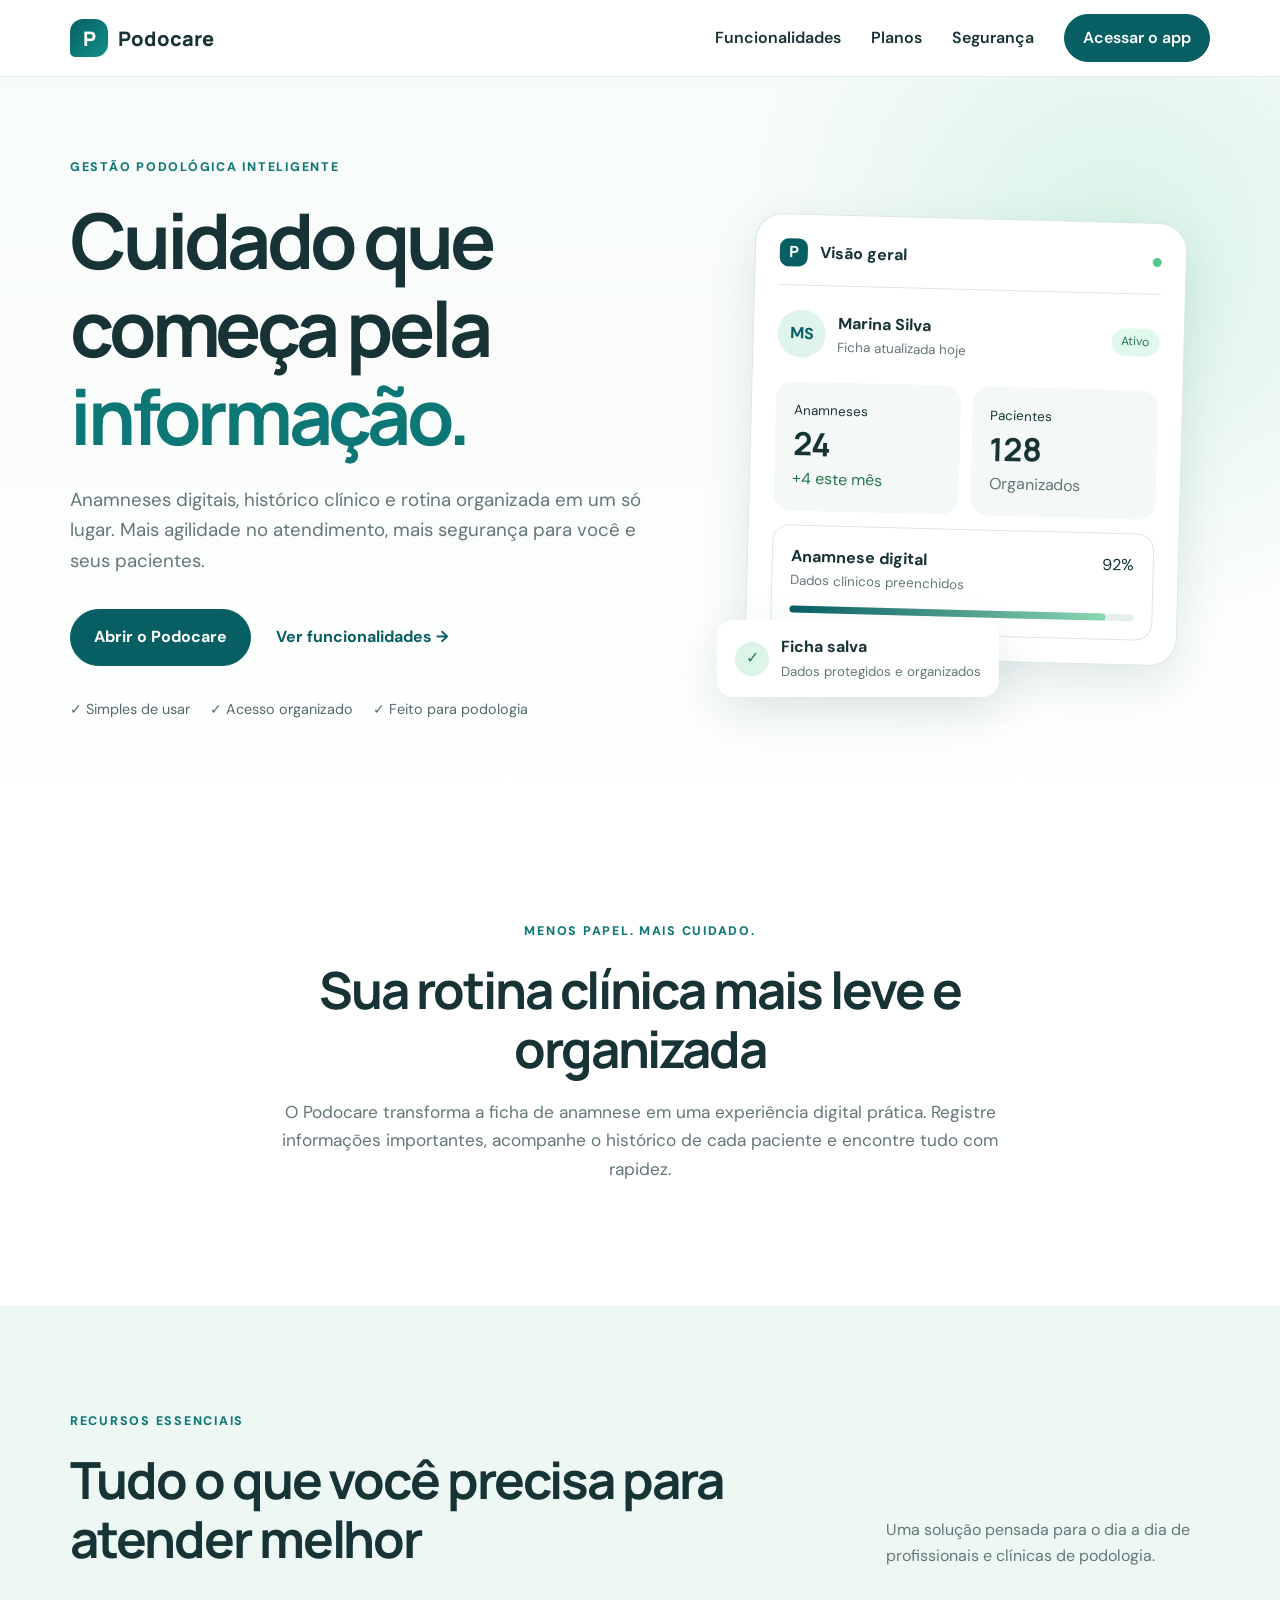
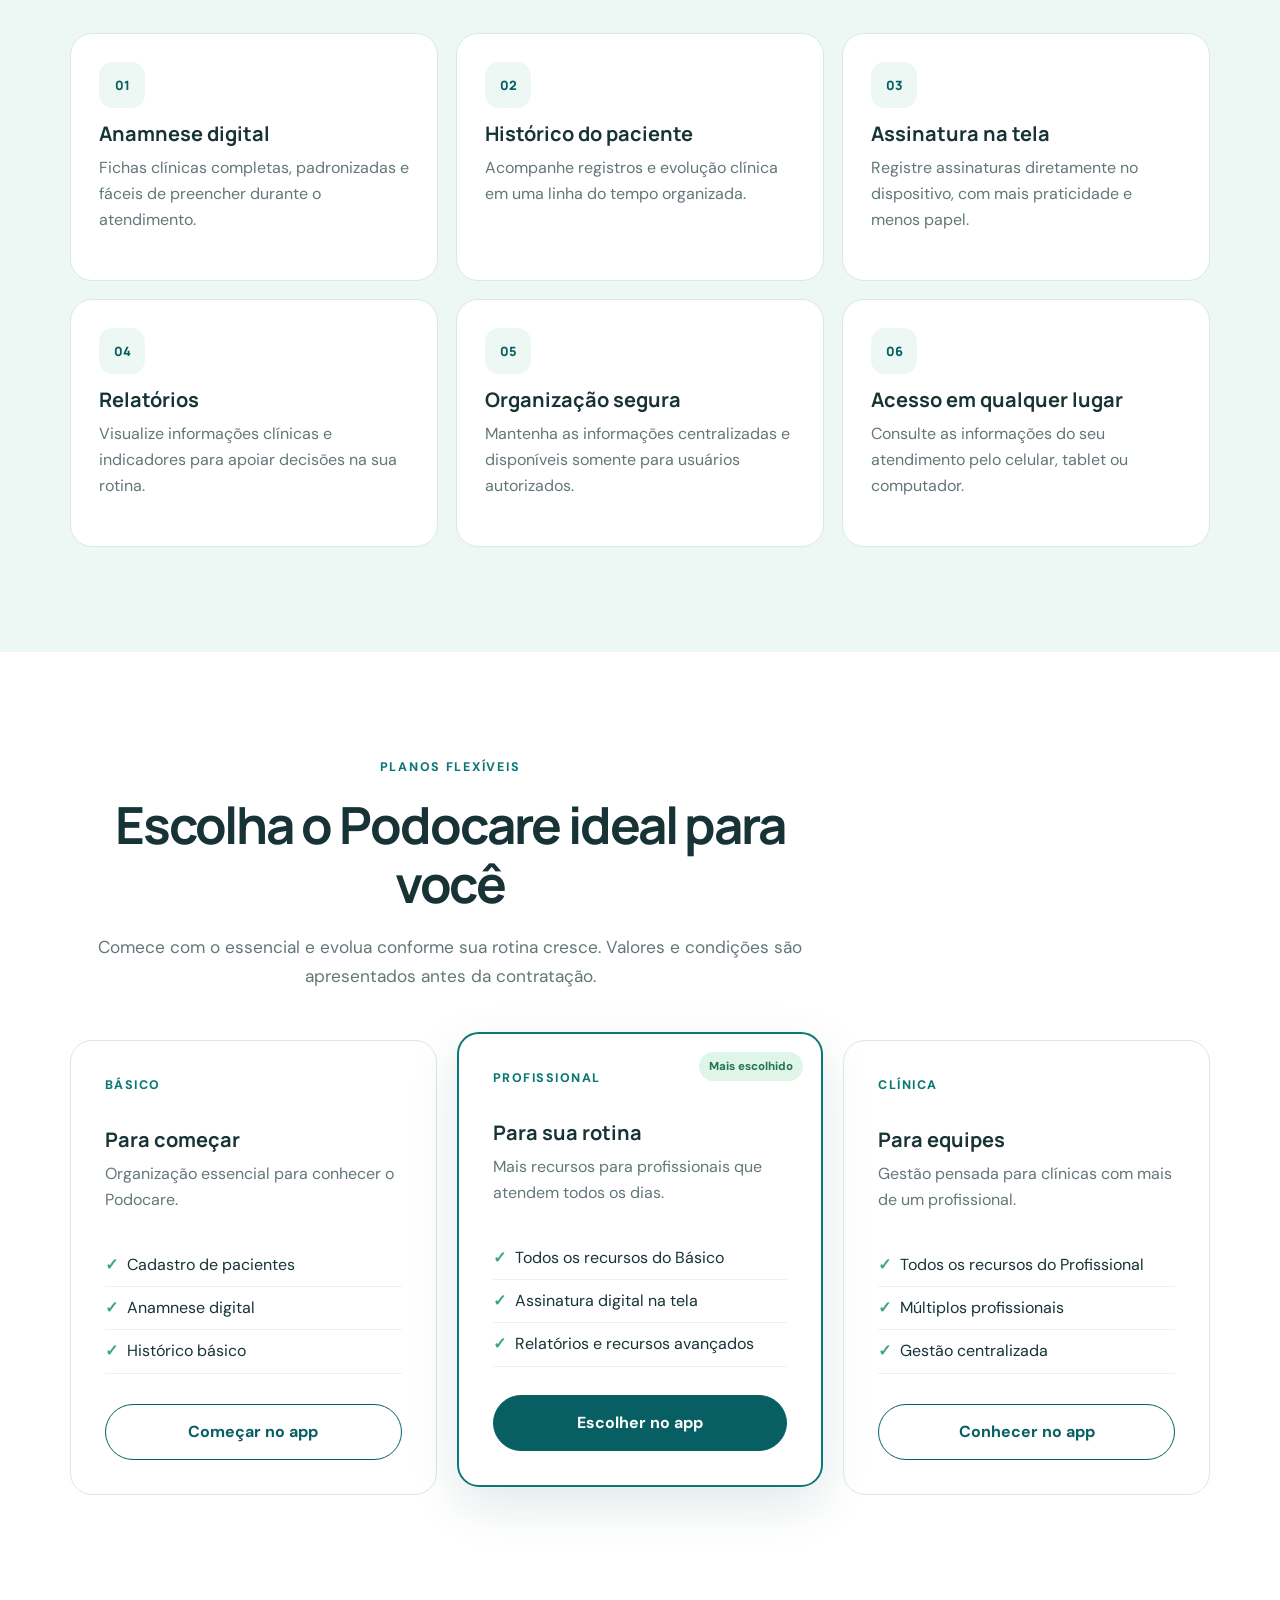
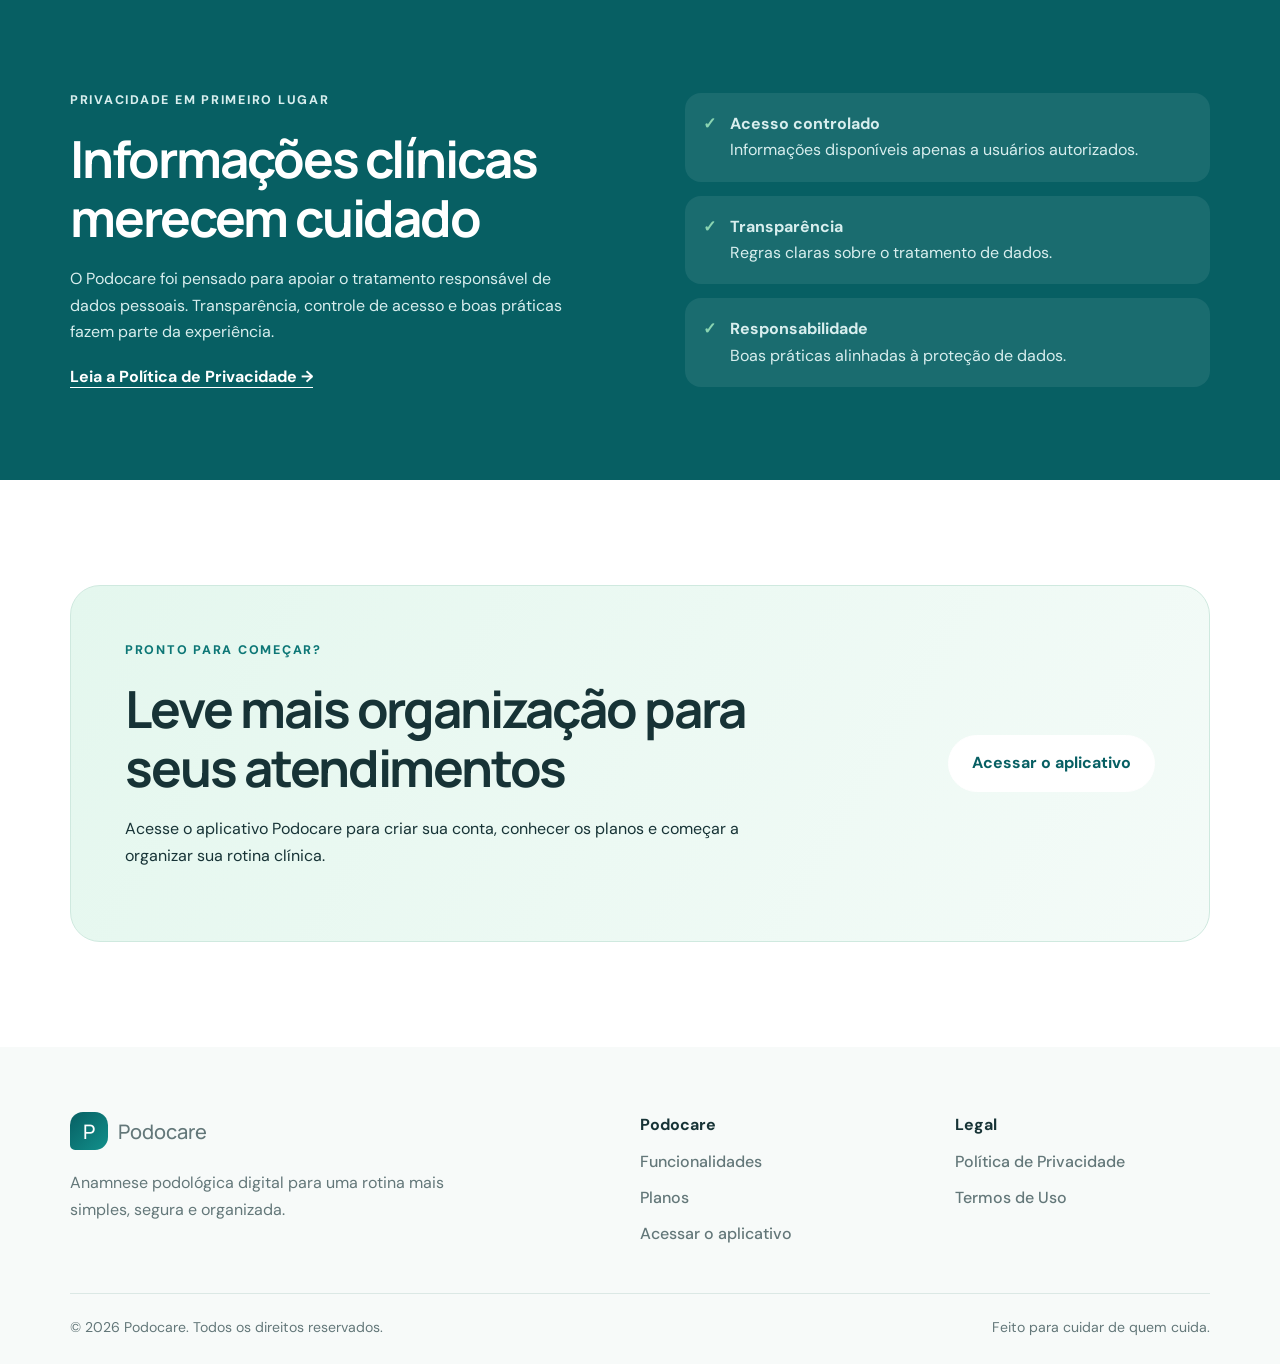
==== index.html @ acae042d "Upload1 Upload Inicial" ====
<!doctype html>
<html lang="pt-BR">
<head>
  <meta charset="utf-8">
  <meta name="viewport" content="width=device-width, initial-scale=1">
  <meta name="description" content="Podocare: anamnese podológica digital, segura e organizada para profissionais e clínicas.">
  <meta name="theme-color" content="#075f63">
  <title>Podocare | Cuidado que começa pela informação</title>
  <link rel="preconnect" href="https://fonts.googleapis.com">
  <link rel="preconnect" href="https://fonts.gstatic.com" crossorigin>
  <link href="https://fonts.googleapis.com/css2?family=DM+Sans:wght@400;500;600;700&family=Manrope:wght@600;700;800&display=swap" rel="stylesheet">
  <link rel="stylesheet" href="styles.css">
</head>
<body>
  <a class="skip-link" href="#conteudo">Ir para o conteúdo</a>
  <header class="site-header">
    <div class="container nav-wrap">
      <a class="brand" href="#inicio" aria-label="Podocare, página inicial">
        <span class="brand-mark" aria-hidden="true">P</span>
        <span>Podocare</span>
      </a>
      <button class="menu-button" type="button" aria-expanded="false" aria-controls="main-nav" aria-label="Abrir menu">
        <span></span><span></span><span></span>
      </button>
      <nav id="main-nav" class="main-nav" aria-label="Navegação principal">
        <a href="#funcionalidades">Funcionalidades</a>
        <a href="#planos">Planos</a>
        <a href="#seguranca">Segurança</a>
        <a href="#" class="button button-small" data-app-link>Acessar o app</a>
      </nav>
    </div>
  </header>

  <main id="conteudo">
    <section id="inicio" class="hero">
      <div class="container hero-grid">
        <div class="hero-copy">
          <p class="eyebrow">Gestão podológica inteligente</p>
          <h1>Cuidado que começa pela <span>informação.</span></h1>
          <p class="hero-text">Anamneses digitais, histórico clínico e rotina organizada em um só lugar. Mais agilidade no atendimento, mais segurança para você e seus pacientes.</p>
          <div class="hero-actions">
            <a class="button" href="#" data-app-link>Abrir o Podocare</a>
            <a class="text-link" href="#funcionalidades">Ver funcionalidades <span aria-hidden="true">→</span></a>
          </div>
          <div class="trust-row" aria-label="Diferenciais">
            <span>✓ Simples de usar</span>
            <span>✓ Acesso organizado</span>
            <span>✓ Feito para podologia</span>
          </div>
        </div>
        <div class="hero-visual" aria-label="Exemplo visual do sistema Podocare">
          <div class="dashboard-card">
            <div class="dash-top"><span class="mini-brand">P</span><span>Visão geral</span><span class="status-dot"></span></div>
            <div class="patient-line"><span class="avatar">MS</span><div><strong>Marina Silva</strong><small>Ficha atualizada hoje</small></div><span class="tag">Ativo</span></div>
            <div class="summary-grid">
              <div><small>Anamneses</small><strong>24</strong><span class="trend">+4 este mês</span></div>
              <div><small>Pacientes</small><strong>128</strong><span>Organizados</span></div>
            </div>
            <div class="progress-card"><div><strong>Anamnese digital</strong><small>Dados clínicos preenchidos</small></div><span>92%</span><div class="progress"><i></i></div></div>
          </div>
          <div class="floating-note"><span aria-hidden="true">✓</span><div><strong>Ficha salva</strong><small>Dados protegidos e organizados</small></div></div>
        </div>
      </div>
    </section>

    <section class="intro section">
      <div class="container narrow center">
        <p class="eyebrow">Menos papel. Mais cuidado.</p>
        <h2>Sua rotina clínica mais leve e organizada</h2>
        <p>O Podocare transforma a ficha de anamnese em uma experiência digital prática. Registre informações importantes, acompanhe o histórico de cada paciente e encontre tudo com rapidez.</p>
      </div>
    </section>

    <section id="funcionalidades" class="section soft-bg">
      <div class="container">
        <div class="section-heading"><div><p class="eyebrow">Recursos essenciais</p><h2>Tudo o que você precisa para atender melhor</h2></div><p>Uma solução pensada para o dia a dia de profissionais e clínicas de podologia.</p></div>
        <div class="feature-grid">
          <article class="feature-card"><span class="icon">01</span><h3>Anamnese digital</h3><p>Fichas clínicas completas, padronizadas e fáceis de preencher durante o atendimento.</p></article>
          <article class="feature-card"><span class="icon">02</span><h3>Histórico do paciente</h3><p>Acompanhe registros e evolução clínica em uma linha do tempo organizada.</p></article>
          <article class="feature-card"><span class="icon">03</span><h3>Assinatura na tela</h3><p>Registre assinaturas diretamente no dispositivo, com mais praticidade e menos papel.</p></article>
          <article class="feature-card"><span class="icon">04</span><h3>Relatórios</h3><p>Visualize informações clínicas e indicadores para apoiar decisões na sua rotina.</p></article>
          <article class="feature-card"><span class="icon">05</span><h3>Organização segura</h3><p>Mantenha as informações centralizadas e disponíveis somente para usuários autorizados.</p></article>
          <article class="feature-card"><span class="icon">06</span><h3>Acesso em qualquer lugar</h3><p>Consulte as informações do seu atendimento pelo celular, tablet ou computador.</p></article>
        </div>
      </div>
    </section>

    <section id="planos" class="section">
      <div class="container">
        <div class="center narrow"><p class="eyebrow">Planos flexíveis</p><h2>Escolha o Podocare ideal para você</h2><p>Comece com o essencial e evolua conforme sua rotina cresce. Valores e condições são apresentados antes da contratação.</p></div>
        <div class="pricing-grid">
          <article class="price-card"><p class="plan-name">Básico</p><h3>Para começar</h3><p>Organização essencial para conhecer o Podocare.</p><ul><li>Cadastro de pacientes</li><li>Anamnese digital</li><li>Histórico básico</li></ul><a class="button button-outline" href="#" data-app-link>Começar no app</a></article>
          <article class="price-card featured"><span class="recommended">Mais escolhido</span><p class="plan-name">Profissional</p><h3>Para sua rotina</h3><p>Mais recursos para profissionais que atendem todos os dias.</p><ul><li>Todos os recursos do Básico</li><li>Assinatura digital na tela</li><li>Relatórios e recursos avançados</li></ul><a class="button" href="#" data-app-link>Escolher no app</a></article>
          <article class="price-card"><p class="plan-name">Clínica</p><h3>Para equipes</h3><p>Gestão pensada para clínicas com mais de um profissional.</p><ul><li>Todos os recursos do Profissional</li><li>Múltiplos profissionais</li><li>Gestão centralizada</li></ul><a class="button button-outline" href="#" data-app-link>Conhecer no app</a></article>
        </div>
      </div>
    </section>

    <section id="seguranca" class="security-section">
      <div class="container security-grid"><div><p class="eyebrow light">Privacidade em primeiro lugar</p><h2>Informações clínicas merecem cuidado</h2><p>O Podocare foi pensado para apoiar o tratamento responsável de dados pessoais. Transparência, controle de acesso e boas práticas fazem parte da experiência.</p><a class="light-link" href="privacidade.html">Leia a Política de Privacidade →</a></div><div class="security-points"><div><span>✓</span><p><strong>Acesso controlado</strong><br>Informações disponíveis apenas a usuários autorizados.</p></div><div><span>✓</span><p><strong>Transparência</strong><br>Regras claras sobre o tratamento de dados.</p></div><div><span>✓</span><p><strong>Responsabilidade</strong><br>Boas práticas alinhadas à proteção de dados.</p></div></div></div>
    </section>

    <section id="contato" class="section contact-section">
      <div class="container contact-card"><div><p class="eyebrow">Pronto para começar?</p><h2>Leve mais organização para seus atendimentos</h2><p>Acesse o aplicativo Podocare para criar sua conta, conhecer os planos e começar a organizar sua rotina clínica.</p></div><a class="button button-light" href="#" data-app-link>Acessar o aplicativo</a></div>
    </section>
  </main>

  <footer class="site-footer">
    <div class="container footer-grid"><div><a class="brand footer-brand" href="#inicio"><span class="brand-mark">P</span><span>Podocare</span></a><p>Anamnese podológica digital para uma rotina mais simples, segura e organizada.</p></div><div><strong>Podocare</strong><a href="#funcionalidades">Funcionalidades</a><a href="#planos">Planos</a><a href="#" data-app-link>Acessar o aplicativo</a></div><div><strong>Legal</strong><a href="privacidade.html">Política de Privacidade</a><a href="termos.html">Termos de Uso</a></div></div>
    <div class="container footer-bottom"><span>© <span data-year></span> Podocare. Todos os direitos reservados.</span><span>Feito para cuidar de quem cuida.</span></div>
  </footer>
  <script src="app-config.js"></script>
  <script src="script.js"></script>
</body>
</html>
---- styles.css ----
:root{--ink:#173336;--muted:#637779;--primary:#075f63;--primary-2:#0d7776;--accent:#8bd5b2;--pale:#edf8f4;--line:#dbe8e5;--white:#fff;--shadow:0 18px 50px rgba(8,74,76,.12);--radius:22px}*{box-sizing:border-box}html{scroll-behavior:smooth}body{margin:0;color:var(--ink);background:#fff;font:16px/1.65 "DM Sans",sans-serif}h1,h2,h3,.brand{font-family:Manrope,sans-serif;line-height:1.15}h1{font-size:clamp(2.7rem,6vw,5.2rem);letter-spacing:-.055em;margin:18px 0 24px}h1 span{color:var(--primary-2)}h2{font-size:clamp(2rem,4vw,3.25rem);letter-spacing:-.04em;margin:10px 0 20px}h3{font-size:1.25rem;margin:14px 0 10px}p{margin:0 0 18px}.container{width:min(1140px,calc(100% - 40px));margin:auto}.narrow{max-width:760px}.center{text-align:center}.section{padding:105px 0}.soft-bg{background:var(--pale)}.skip-link{position:fixed;left:16px;top:-100px;background:#fff;padding:10px 16px;z-index:99}.skip-link:focus{top:10px}.site-header{position:sticky;top:0;z-index:20;background:rgba(255,255,255,.92);backdrop-filter:blur(14px);border-bottom:1px solid rgba(219,232,229,.8)}.nav-wrap{height:76px;display:flex;align-items:center;justify-content:space-between}.brand{display:inline-flex;align-items:center;gap:10px;text-decoration:none;color:var(--ink);font-weight:800;font-size:1.25rem}.brand-mark{display:grid;place-items:center;width:38px;height:38px;border-radius:13px 13px 13px 5px;color:#fff;background:linear-gradient(135deg,var(--primary),#12908b)}.main-nav{display:flex;align-items:center;gap:30px}.main-nav a,.site-footer a{text-decoration:none;color:var(--ink);font-weight:600}.main-nav a:not(.button):hover{color:var(--primary-2)}.button{display:inline-flex;justify-content:center;align-items:center;padding:14px 23px;border-radius:999px;background:var(--primary);color:#fff!important;text-decoration:none;font-weight:700;border:1px solid var(--primary);transition:.2s transform,.2s box-shadow,.2s background}.button:hover{transform:translateY(-2px);box-shadow:0 10px 24px rgba(7,95,99,.2);background:#064e52}.button-small{padding:10px 18px}.button-outline{color:var(--primary)!important;background:transparent}.button-light{color:var(--primary)!important;background:#fff;border-color:#fff}.menu-button{display:none;border:0;background:none;padding:8px}.menu-button span{display:block;width:24px;height:2px;background:var(--ink);margin:5px}.hero{padding:80px 0 95px;overflow:hidden;background:radial-gradient(circle at 87% 25%,#d8f3e7 0,transparent 30%),linear-gradient(180deg,#f7fbfa,#fff)}.hero-grid{display:grid;grid-template-columns:1.08fr .92fr;gap:80px;align-items:center}.eyebrow{text-transform:uppercase;letter-spacing:.14em;font-weight:800;font-size:.78rem;color:var(--primary-2)}.hero-text{font-size:1.17rem;color:var(--muted);max-width:620px}.hero-actions{display:flex;align-items:center;gap:25px;margin:32px 0}.text-link,.light-link{color:var(--primary);font-weight:700;text-decoration:none}.trust-row{display:flex;gap:20px;flex-wrap:wrap;color:#52696b;font-size:.9rem}.hero-visual{position:relative;padding:28px}.dashboard-card{background:#fff;border:1px solid var(--line);box-shadow:var(--shadow);border-radius:28px;padding:24px;transform:rotate(1.5deg)}.dash-top,.patient-line{display:flex;align-items:center;gap:12px}.dash-top{padding-bottom:18px;border-bottom:1px solid var(--line);font-weight:700}.mini-brand{display:grid;place-items:center;width:28px;height:28px;border-radius:9px;background:var(--primary);color:#fff}.status-dot{margin-left:auto;width:9px;height:9px;background:#54c78b;border-radius:50%}.patient-line{padding:24px 0}.avatar{display:grid;place-items:center;width:48px;height:48px;border-radius:50%;background:#dff4eb;color:var(--primary);font-weight:700}.patient-line div{display:flex;flex-direction:column}.patient-line small,.summary-grid span,.progress-card small{color:var(--muted)}.tag{margin-left:auto;background:#e3f8ec;color:#25764d;padding:4px 10px;border-radius:999px;font-size:.75rem}.summary-grid{display:grid;grid-template-columns:1fr 1fr;gap:12px}.summary-grid>div{background:#f4f9f7;padding:18px;border-radius:17px;display:flex;flex-direction:column}.summary-grid strong{font:700 2rem Manrope}.trend{color:#25764d!important}.progress-card{margin-top:14px;padding:18px;border:1px solid var(--line);border-radius:17px;display:grid;grid-template-columns:1fr auto}.progress-card div:first-child{display:flex;flex-direction:column}.progress{grid-column:1/-1;height:7px;background:#e5efec;border-radius:9px;margin-top:14px}.progress i{display:block;width:92%;height:100%;background:linear-gradient(90deg,var(--primary),var(--accent));border-radius:9px}.floating-note{position:absolute;left:-5px;bottom:-8px;background:#fff;box-shadow:var(--shadow);border-radius:16px;padding:14px 18px;display:flex;gap:12px;align-items:center}.floating-note>span{display:grid;place-items:center;width:34px;height:34px;border-radius:50%;background:#ddf5e8;color:#26774f}.floating-note div{display:flex;flex-direction:column}.floating-note small{color:var(--muted)}.intro p:last-child,.center>p:last-child{color:var(--muted);font-size:1.08rem}.section-heading{display:grid;grid-template-columns:1.4fr .6fr;align-items:end;gap:60px;margin-bottom:45px}.section-heading>p{color:var(--muted)}.feature-grid{display:grid;grid-template-columns:repeat(3,1fr);gap:18px}.feature-card{background:#fff;border:1px solid var(--line);border-radius:var(--radius);padding:28px;transition:.2s transform,.2s box-shadow}.feature-card:hover{transform:translateY(-4px);box-shadow:var(--shadow)}.feature-card p,.price-card>p{color:var(--muted)}.icon{display:grid;place-items:center;width:46px;height:46px;background:var(--pale);border-radius:14px;color:var(--primary);font:800 .8rem Manrope}.pricing-grid{display:grid;grid-template-columns:repeat(3,1fr);gap:20px;margin-top:50px;align-items:stretch}.price-card{position:relative;border:1px solid var(--line);border-radius:var(--radius);padding:34px;display:flex;flex-direction:column}.price-card.featured{border:2px solid var(--primary-2);box-shadow:var(--shadow);transform:translateY(-8px)}.plan-name{color:var(--primary-2)!important;text-transform:uppercase;letter-spacing:.12em;font-weight:800;font-size:.78rem}.recommended{position:absolute;right:18px;top:18px;background:#dff5e9;color:#26774f;padding:5px 10px;border-radius:999px;font-size:.72rem;font-weight:800}.price-card ul{list-style:none;padding:0;margin:12px 0 28px;flex:1}.price-card li{padding:8px 0;border-bottom:1px solid #edf2f1}.price-card li:before{content:"✓";color:#3ba875;font-weight:800;margin-right:9px}.security-section{background:var(--primary);color:#fff;padding:90px 0}.security-grid{display:grid;grid-template-columns:1fr 1fr;gap:90px;align-items:center}.security-grid p{color:#d8eeee}.light{color:var(--accent)}.light-link{color:#fff;text-decoration:underline;text-underline-offset:5px}.security-points{display:grid;gap:14px}.security-points>div{display:flex;gap:14px;background:rgba(255,255,255,.08);padding:18px;border-radius:16px}.security-points span{color:var(--accent);font-weight:800}.security-points p{margin:0}.contact-card{background:linear-gradient(120deg,#e4f7ee,#f4fbf8);border:1px solid #cfe9df;border-radius:30px;padding:54px;display:flex;align-items:center;justify-content:space-between;gap:40px}.contact-card div{max-width:680px}.site-footer{background:#f7faf9;padding:65px 0 25px}.footer-grid{display:grid;grid-template-columns:2fr 1fr 1fr;gap:60px}.footer-grid>div{display:flex;flex-direction:column;gap:10px}.footer-grid p{max-width:390px;color:var(--muted)}.footer-grid a{font-weight:500;color:var(--muted)}.footer-brand{margin-bottom:10px}.footer-bottom{border-top:1px solid var(--line);margin-top:45px;padding-top:22px;display:flex;justify-content:space-between;color:var(--muted);font-size:.88rem}.legal-page{background:#f7faf9}.legal-hero{background:var(--primary);color:#fff;padding:70px 0}.legal-hero p{color:#d7eceb}.legal-content{max-width:820px;background:#fff;border:1px solid var(--line);border-radius:24px;padding:clamp(25px,5vw,60px);margin:50px auto 80px}.legal-content h2{font-size:1.5rem;margin-top:38px}.legal-content h3{font-size:1.05rem;margin-top:26px}.legal-content p,.legal-content li{color:#52696b}.legal-content a{color:var(--primary)}.notice{background:#fff8df;border:1px solid #f2df9c;padding:16px;border-radius:12px;color:#685818!important}.back-link{color:#fff;font-weight:700;text-decoration:none}@media(max-width:850px){.main-nav{position:absolute;left:20px;right:20px;top:68px;background:#fff;border:1px solid var(--line);box-shadow:var(--shadow);border-radius:18px;padding:20px;display:none;flex-direction:column;align-items:stretch}.main-nav.open{display:flex}.menu-button{display:block}.hero-grid,.security-grid{grid-template-columns:1fr}.hero-grid{gap:40px}.hero-copy{text-align:center}.hero-actions,.trust-row{justify-content:center}.hero-visual{max-width:580px;margin:auto}.feature-grid{grid-template-columns:repeat(2,1fr)}.pricing-grid{grid-template-columns:1fr;max-width:560px;margin:45px auto 0}.price-card.featured{transform:none}.section-heading{grid-template-columns:1fr;gap:0}.contact-card{flex-direction:column;align-items:flex-start}.footer-grid{grid-template-columns:1.5fr 1fr 1fr}}@media(max-width:560px){.section{padding:75px 0}.hero{padding-top:55px}.hero-actions{flex-direction:column}.hero-visual{padding:5px}.floating-note{position:relative;left:auto;bottom:auto;margin:14px 10px}.summary-grid,.feature-grid{grid-template-columns:1fr}.dashboard-card{padding:18px}.contact-card{padding:32px 24px}.footer-grid{grid-template-columns:1fr}.footer-bottom{flex-direction:column;gap:6px}.security-grid{gap:40px}.trust-row{flex-direction:column;gap:6px}.legal-hero{padding:45px 0}}
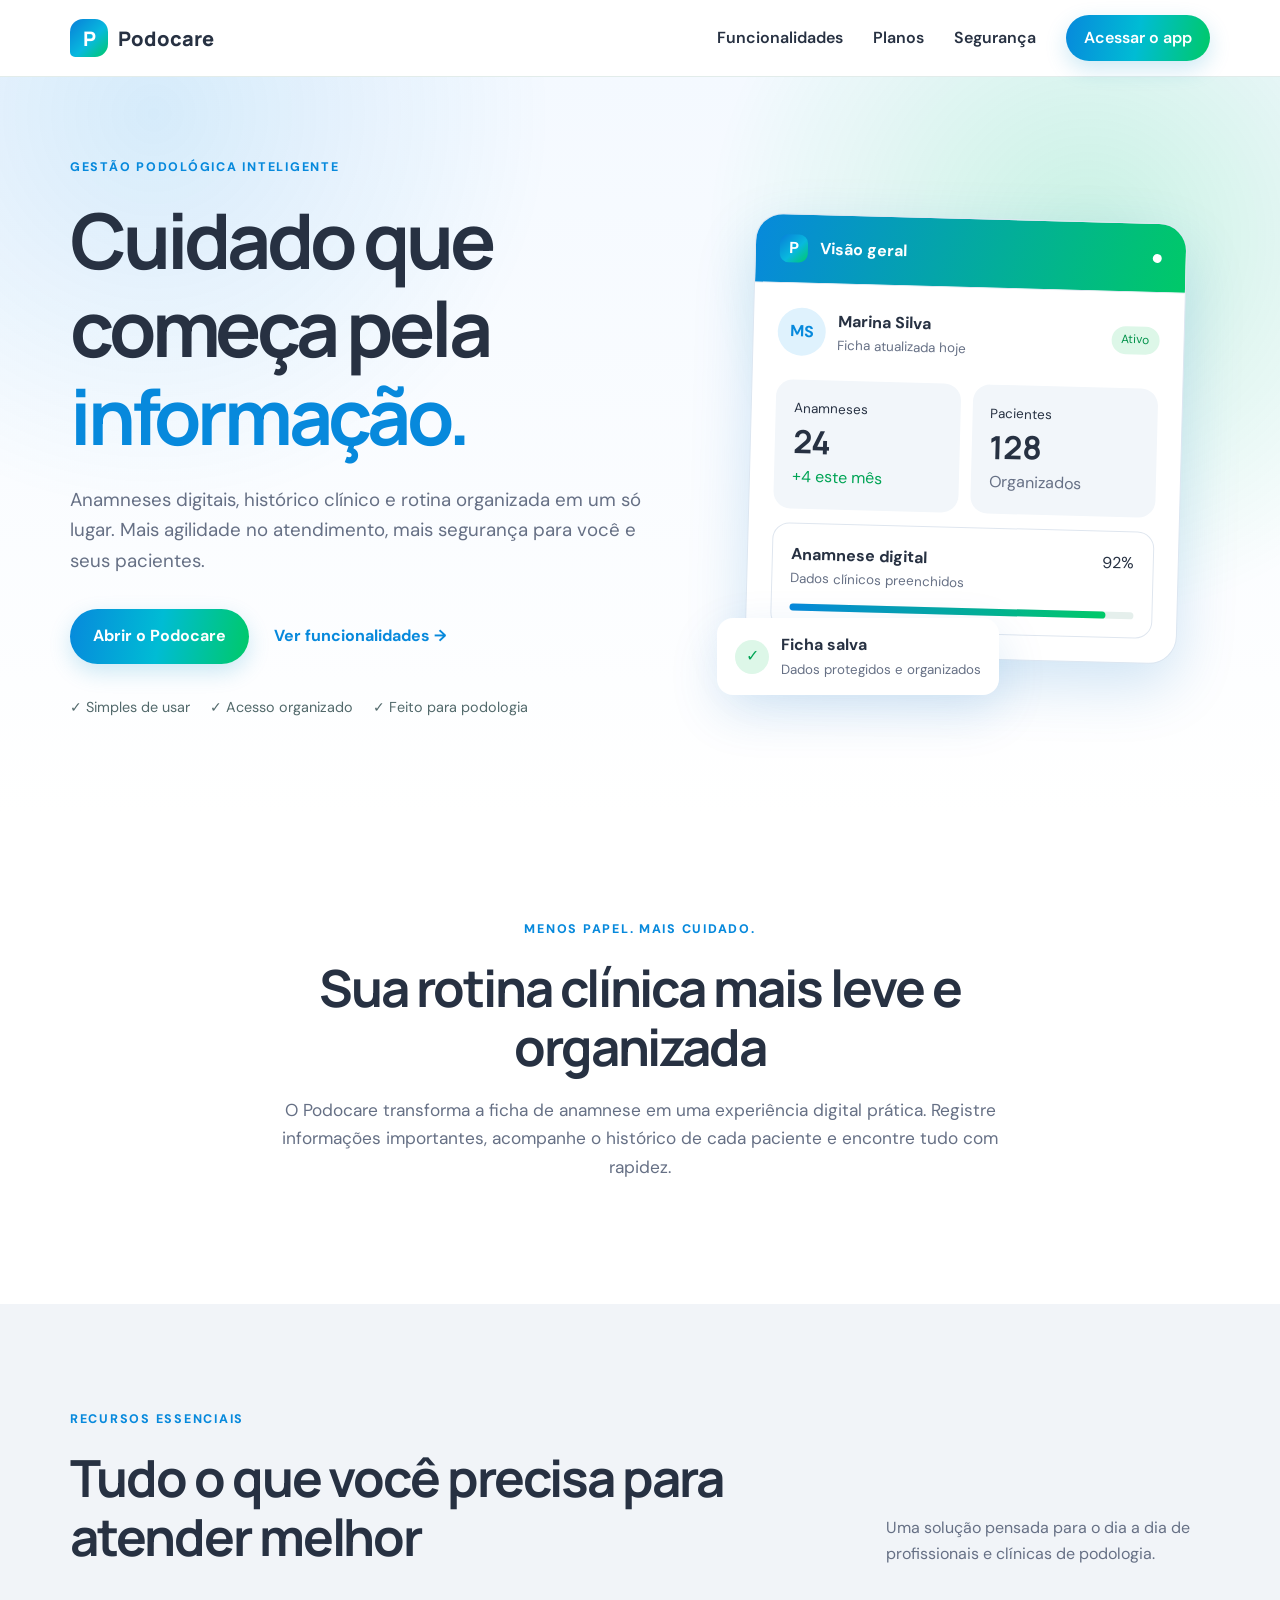
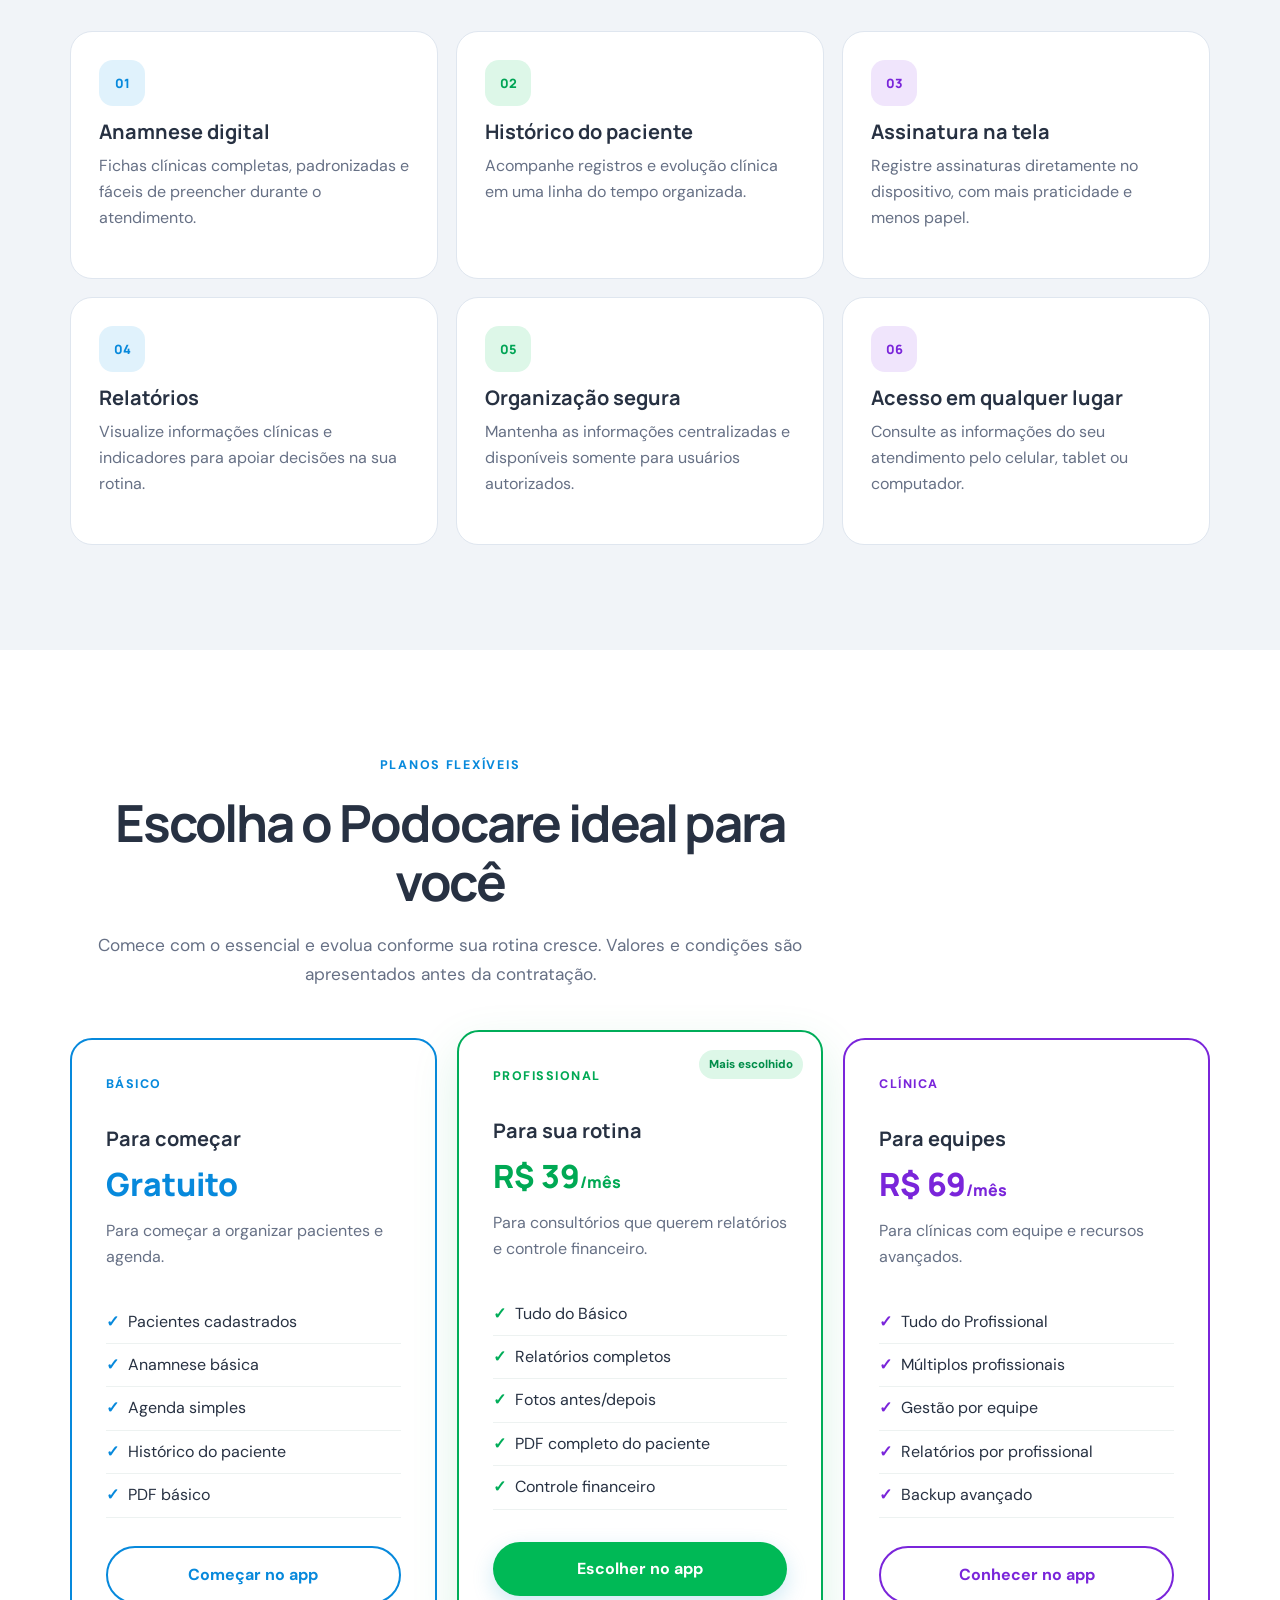
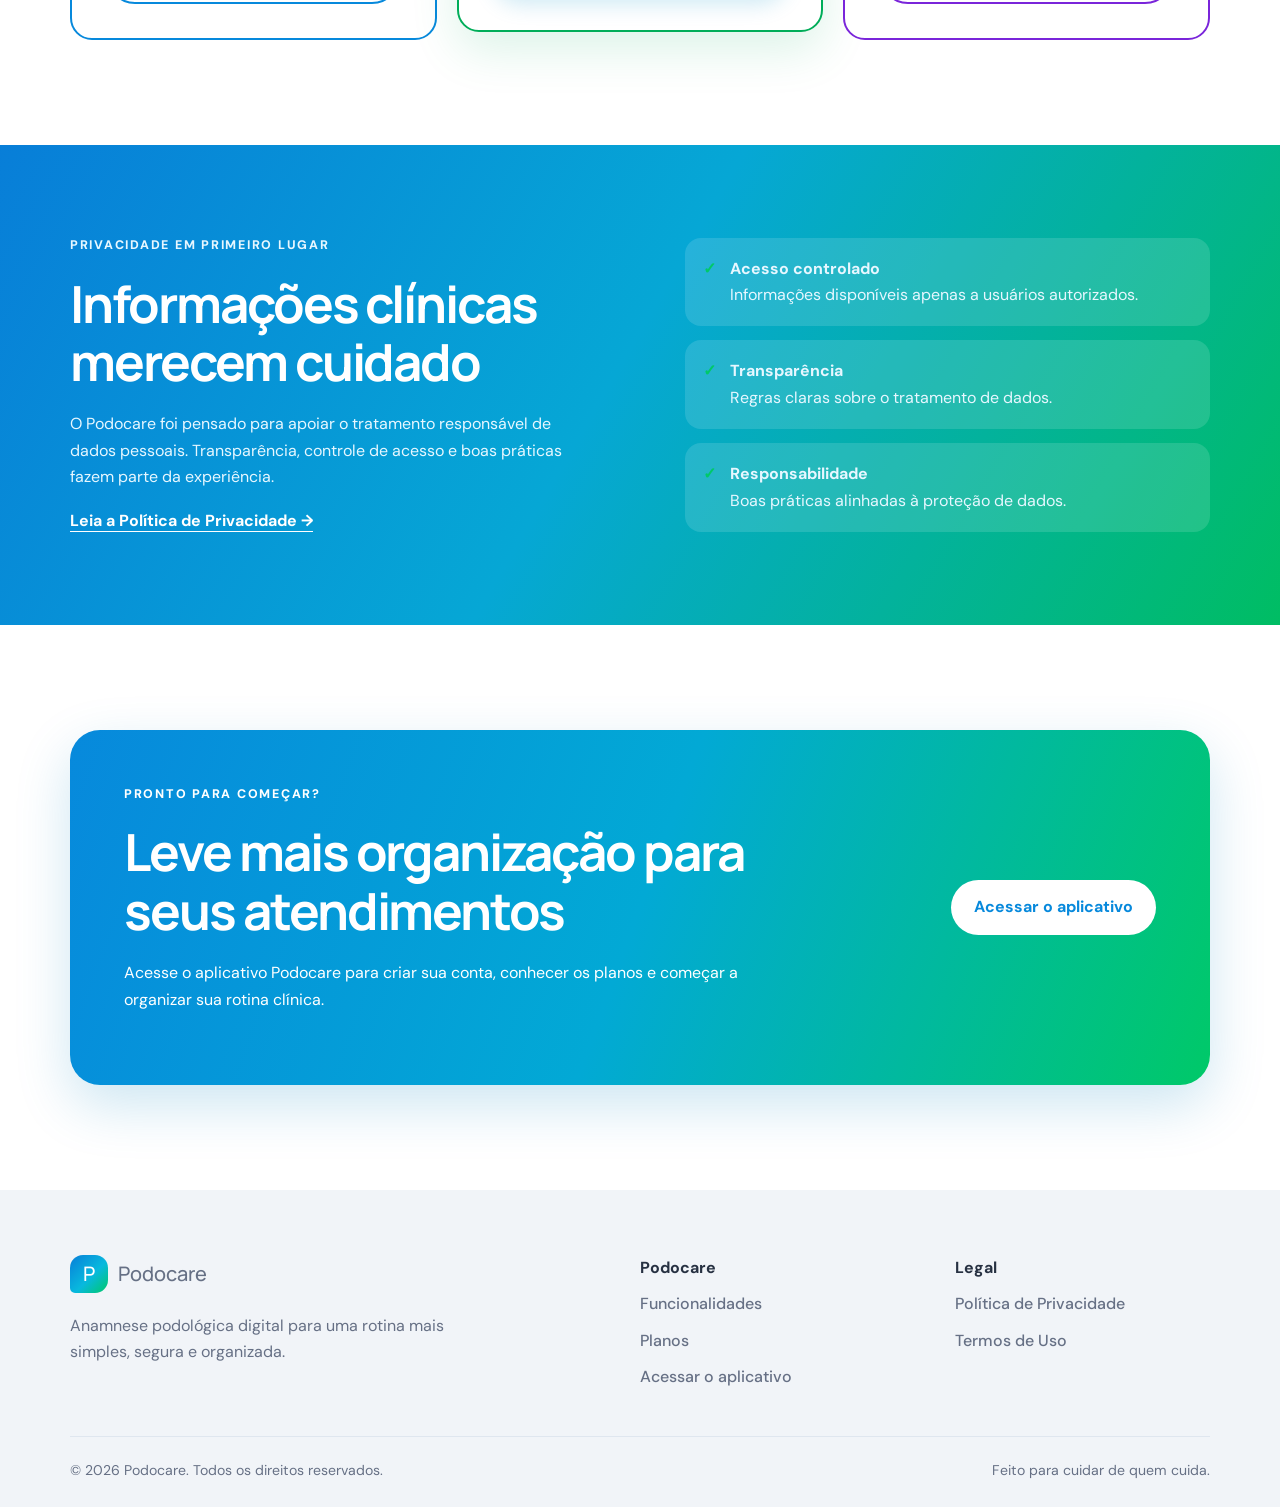
==== commit c450e724: "Atualiza identidade visual do site" ====
--- a/index.html
+++ b/index.html
@@ -4,7 +4,7 @@
   <meta charset="utf-8">
   <meta name="viewport" content="width=device-width, initial-scale=1">
   <meta name="description" content="Podocare: anamnese podológica digital, segura e organizada para profissionais e clínicas.">
-  <meta name="theme-color" content="#075f63">
+  <meta name="theme-color" content="#0789dc">
   <title>Podocare | Cuidado que começa pela informação</title>
   <link rel="preconnect" href="https://fonts.googleapis.com">
   <link rel="preconnect" href="https://fonts.gstatic.com" crossorigin>
@@ -89,9 +89,9 @@
       <div class="container">
         <div class="center narrow"><p class="eyebrow">Planos flexíveis</p><h2>Escolha o Podocare ideal para você</h2><p>Comece com o essencial e evolua conforme sua rotina cresce. Valores e condições são apresentados antes da contratação.</p></div>
         <div class="pricing-grid">
-          <article class="price-card"><p class="plan-name">Básico</p><h3>Para começar</h3><p>Organização essencial para conhecer o Podocare.</p><ul><li>Cadastro de pacientes</li><li>Anamnese digital</li><li>Histórico básico</li></ul><a class="button button-outline" href="#" data-app-link>Começar no app</a></article>
-          <article class="price-card featured"><span class="recommended">Mais escolhido</span><p class="plan-name">Profissional</p><h3>Para sua rotina</h3><p>Mais recursos para profissionais que atendem todos os dias.</p><ul><li>Todos os recursos do Básico</li><li>Assinatura digital na tela</li><li>Relatórios e recursos avançados</li></ul><a class="button" href="#" data-app-link>Escolher no app</a></article>
-          <article class="price-card"><p class="plan-name">Clínica</p><h3>Para equipes</h3><p>Gestão pensada para clínicas com mais de um profissional.</p><ul><li>Todos os recursos do Profissional</li><li>Múltiplos profissionais</li><li>Gestão centralizada</li></ul><a class="button button-outline" href="#" data-app-link>Conhecer no app</a></article>
+          <article class="price-card basic-plan"><p class="plan-name">Básico</p><h3>Para começar</h3><p class="plan-price">Gratuito</p><p>Para começar a organizar pacientes e agenda.</p><ul><li>Pacientes cadastrados</li><li>Anamnese básica</li><li>Agenda simples</li><li>Histórico do paciente</li><li>PDF básico</li></ul><a class="button button-outline" href="#" data-app-link>Começar no app</a></article>
+          <article class="price-card featured pro-plan"><span class="recommended">Mais escolhido</span><p class="plan-name">Profissional</p><h3>Para sua rotina</h3><p class="plan-price">R$ 39<small>/mês</small></p><p>Para consultórios que querem relatórios e controle financeiro.</p><ul><li>Tudo do Básico</li><li>Relatórios completos</li><li>Fotos antes/depois</li><li>PDF completo do paciente</li><li>Controle financeiro</li></ul><a class="button" href="#" data-app-link>Escolher no app</a></article>
+          <article class="price-card clinic-plan"><p class="plan-name">Clínica</p><h3>Para equipes</h3><p class="plan-price">R$ 69<small>/mês</small></p><p>Para clínicas com equipe e recursos avançados.</p><ul><li>Tudo do Profissional</li><li>Múltiplos profissionais</li><li>Gestão por equipe</li><li>Relatórios por profissional</li><li>Backup avançado</li></ul><a class="button button-outline" href="#" data-app-link>Conhecer no app</a></article>
         </div>
       </div>
     </section>
--- a/styles.css
+++ b/styles.css
@@ -1 +1,27 @@
 :root{--ink:#173336;--muted:#637779;--primary:#075f63;--primary-2:#0d7776;--accent:#8bd5b2;--pale:#edf8f4;--line:#dbe8e5;--white:#fff;--shadow:0 18px 50px rgba(8,74,76,.12);--radius:22px}*{box-sizing:border-box}html{scroll-behavior:smooth}body{margin:0;color:var(--ink);background:#fff;font:16px/1.65 "DM Sans",sans-serif}h1,h2,h3,.brand{font-family:Manrope,sans-serif;line-height:1.15}h1{font-size:clamp(2.7rem,6vw,5.2rem);letter-spacing:-.055em;margin:18px 0 24px}h1 span{color:var(--primary-2)}h2{font-size:clamp(2rem,4vw,3.25rem);letter-spacing:-.04em;margin:10px 0 20px}h3{font-size:1.25rem;margin:14px 0 10px}p{margin:0 0 18px}.container{width:min(1140px,calc(100% - 40px));margin:auto}.narrow{max-width:760px}.center{text-align:center}.section{padding:105px 0}.soft-bg{background:var(--pale)}.skip-link{position:fixed;left:16px;top:-100px;background:#fff;padding:10px 16px;z-index:99}.skip-link:focus{top:10px}.site-header{position:sticky;top:0;z-index:20;background:rgba(255,255,255,.92);backdrop-filter:blur(14px);border-bottom:1px solid rgba(219,232,229,.8)}.nav-wrap{height:76px;display:flex;align-items:center;justify-content:space-between}.brand{display:inline-flex;align-items:center;gap:10px;text-decoration:none;color:var(--ink);font-weight:800;font-size:1.25rem}.brand-mark{display:grid;place-items:center;width:38px;height:38px;border-radius:13px 13px 13px 5px;color:#fff;background:linear-gradient(135deg,var(--primary),#12908b)}.main-nav{display:flex;align-items:center;gap:30px}.main-nav a,.site-footer a{text-decoration:none;color:var(--ink);font-weight:600}.main-nav a:not(.button):hover{color:var(--primary-2)}.button{display:inline-flex;justify-content:center;align-items:center;padding:14px 23px;border-radius:999px;background:var(--primary);color:#fff!important;text-decoration:none;font-weight:700;border:1px solid var(--primary);transition:.2s transform,.2s box-shadow,.2s background}.button:hover{transform:translateY(-2px);box-shadow:0 10px 24px rgba(7,95,99,.2);background:#064e52}.button-small{padding:10px 18px}.button-outline{color:var(--primary)!important;background:transparent}.button-light{color:var(--primary)!important;background:#fff;border-color:#fff}.menu-button{display:none;border:0;background:none;padding:8px}.menu-button span{display:block;width:24px;height:2px;background:var(--ink);margin:5px}.hero{padding:80px 0 95px;overflow:hidden;background:radial-gradient(circle at 87% 25%,#d8f3e7 0,transparent 30%),linear-gradient(180deg,#f7fbfa,#fff)}.hero-grid{display:grid;grid-template-columns:1.08fr .92fr;gap:80px;align-items:center}.eyebrow{text-transform:uppercase;letter-spacing:.14em;font-weight:800;font-size:.78rem;color:var(--primary-2)}.hero-text{font-size:1.17rem;color:var(--muted);max-width:620px}.hero-actions{display:flex;align-items:center;gap:25px;margin:32px 0}.text-link,.light-link{color:var(--primary);font-weight:700;text-decoration:none}.trust-row{display:flex;gap:20px;flex-wrap:wrap;color:#52696b;font-size:.9rem}.hero-visual{position:relative;padding:28px}.dashboard-card{background:#fff;border:1px solid var(--line);box-shadow:var(--shadow);border-radius:28px;padding:24px;transform:rotate(1.5deg)}.dash-top,.patient-line{display:flex;align-items:center;gap:12px}.dash-top{padding-bottom:18px;border-bottom:1px solid var(--line);font-weight:700}.mini-brand{display:grid;place-items:center;width:28px;height:28px;border-radius:9px;background:var(--primary);color:#fff}.status-dot{margin-left:auto;width:9px;height:9px;background:#54c78b;border-radius:50%}.patient-line{padding:24px 0}.avatar{display:grid;place-items:center;width:48px;height:48px;border-radius:50%;background:#dff4eb;color:var(--primary);font-weight:700}.patient-line div{display:flex;flex-direction:column}.patient-line small,.summary-grid span,.progress-card small{color:var(--muted)}.tag{margin-left:auto;background:#e3f8ec;color:#25764d;padding:4px 10px;border-radius:999px;font-size:.75rem}.summary-grid{display:grid;grid-template-columns:1fr 1fr;gap:12px}.summary-grid>div{background:#f4f9f7;padding:18px;border-radius:17px;display:flex;flex-direction:column}.summary-grid strong{font:700 2rem Manrope}.trend{color:#25764d!important}.progress-card{margin-top:14px;padding:18px;border:1px solid var(--line);border-radius:17px;display:grid;grid-template-columns:1fr auto}.progress-card div:first-child{display:flex;flex-direction:column}.progress{grid-column:1/-1;height:7px;background:#e5efec;border-radius:9px;margin-top:14px}.progress i{display:block;width:92%;height:100%;background:linear-gradient(90deg,var(--primary),var(--accent));border-radius:9px}.floating-note{position:absolute;left:-5px;bottom:-8px;background:#fff;box-shadow:var(--shadow);border-radius:16px;padding:14px 18px;display:flex;gap:12px;align-items:center}.floating-note>span{display:grid;place-items:center;width:34px;height:34px;border-radius:50%;background:#ddf5e8;color:#26774f}.floating-note div{display:flex;flex-direction:column}.floating-note small{color:var(--muted)}.intro p:last-child,.center>p:last-child{color:var(--muted);font-size:1.08rem}.section-heading{display:grid;grid-template-columns:1.4fr .6fr;align-items:end;gap:60px;margin-bottom:45px}.section-heading>p{color:var(--muted)}.feature-grid{display:grid;grid-template-columns:repeat(3,1fr);gap:18px}.feature-card{background:#fff;border:1px solid var(--line);border-radius:var(--radius);padding:28px;transition:.2s transform,.2s box-shadow}.feature-card:hover{transform:translateY(-4px);box-shadow:var(--shadow)}.feature-card p,.price-card>p{color:var(--muted)}.icon{display:grid;place-items:center;width:46px;height:46px;background:var(--pale);border-radius:14px;color:var(--primary);font:800 .8rem Manrope}.pricing-grid{display:grid;grid-template-columns:repeat(3,1fr);gap:20px;margin-top:50px;align-items:stretch}.price-card{position:relative;border:1px solid var(--line);border-radius:var(--radius);padding:34px;display:flex;flex-direction:column}.price-card.featured{border:2px solid var(--primary-2);box-shadow:var(--shadow);transform:translateY(-8px)}.plan-name{color:var(--primary-2)!important;text-transform:uppercase;letter-spacing:.12em;font-weight:800;font-size:.78rem}.recommended{position:absolute;right:18px;top:18px;background:#dff5e9;color:#26774f;padding:5px 10px;border-radius:999px;font-size:.72rem;font-weight:800}.price-card ul{list-style:none;padding:0;margin:12px 0 28px;flex:1}.price-card li{padding:8px 0;border-bottom:1px solid #edf2f1}.price-card li:before{content:"✓";color:#3ba875;font-weight:800;margin-right:9px}.security-section{background:var(--primary);color:#fff;padding:90px 0}.security-grid{display:grid;grid-template-columns:1fr 1fr;gap:90px;align-items:center}.security-grid p{color:#d8eeee}.light{color:var(--accent)}.light-link{color:#fff;text-decoration:underline;text-underline-offset:5px}.security-points{display:grid;gap:14px}.security-points>div{display:flex;gap:14px;background:rgba(255,255,255,.08);padding:18px;border-radius:16px}.security-points span{color:var(--accent);font-weight:800}.security-points p{margin:0}.contact-card{background:linear-gradient(120deg,#e4f7ee,#f4fbf8);border:1px solid #cfe9df;border-radius:30px;padding:54px;display:flex;align-items:center;justify-content:space-between;gap:40px}.contact-card div{max-width:680px}.site-footer{background:#f7faf9;padding:65px 0 25px}.footer-grid{display:grid;grid-template-columns:2fr 1fr 1fr;gap:60px}.footer-grid>div{display:flex;flex-direction:column;gap:10px}.footer-grid p{max-width:390px;color:var(--muted)}.footer-grid a{font-weight:500;color:var(--muted)}.footer-brand{margin-bottom:10px}.footer-bottom{border-top:1px solid var(--line);margin-top:45px;padding-top:22px;display:flex;justify-content:space-between;color:var(--muted);font-size:.88rem}.legal-page{background:#f7faf9}.legal-hero{background:var(--primary);color:#fff;padding:70px 0}.legal-hero p{color:#d7eceb}.legal-content{max-width:820px;background:#fff;border:1px solid var(--line);border-radius:24px;padding:clamp(25px,5vw,60px);margin:50px auto 80px}.legal-content h2{font-size:1.5rem;margin-top:38px}.legal-content h3{font-size:1.05rem;margin-top:26px}.legal-content p,.legal-content li{color:#52696b}.legal-content a{color:var(--primary)}.notice{background:#fff8df;border:1px solid #f2df9c;padding:16px;border-radius:12px;color:#685818!important}.back-link{color:#fff;font-weight:700;text-decoration:none}@media(max-width:850px){.main-nav{position:absolute;left:20px;right:20px;top:68px;background:#fff;border:1px solid var(--line);box-shadow:var(--shadow);border-radius:18px;padding:20px;display:none;flex-direction:column;align-items:stretch}.main-nav.open{display:flex}.menu-button{display:block}.hero-grid,.security-grid{grid-template-columns:1fr}.hero-grid{gap:40px}.hero-copy{text-align:center}.hero-actions,.trust-row{justify-content:center}.hero-visual{max-width:580px;margin:auto}.feature-grid{grid-template-columns:repeat(2,1fr)}.pricing-grid{grid-template-columns:1fr;max-width:560px;margin:45px auto 0}.price-card.featured{transform:none}.section-heading{grid-template-columns:1fr;gap:0}.contact-card{flex-direction:column;align-items:flex-start}.footer-grid{grid-template-columns:1.5fr 1fr 1fr}}@media(max-width:560px){.section{padding:75px 0}.hero{padding-top:55px}.hero-actions{flex-direction:column}.hero-visual{padding:5px}.floating-note{position:relative;left:auto;bottom:auto;margin:14px 10px}.summary-grid,.feature-grid{grid-template-columns:1fr}.dashboard-card{padding:18px}.contact-card{padding:32px 24px}.footer-grid{grid-template-columns:1fr}.footer-bottom{flex-direction:column;gap:6px}.security-grid{gap:40px}.trust-row{flex-direction:column;gap:6px}.legal-hero{padding:45px 0}}
+/* Identidade visual alinhada ao aplicativo Podocare */
+:root{--ink:#273142;--muted:#667085;--primary:#0789dc;--primary-2:#00a7df;--accent:#00c968;--pale:#f1f4f8;--line:#dfe6ef;--shadow:0 18px 50px rgba(0,105,190,.14)}
+.brand-mark,.mini-brand{background:linear-gradient(135deg,#087ed8,#08b9de 56%,#00c968)}
+.button{background:linear-gradient(100deg,#0789dc,#00bcd4,#00c968);border:0;box-shadow:0 8px 22px rgba(0,145,200,.2)}
+.button:hover{background:linear-gradient(100deg,#0577c4,#00a9c6,#00b95f)}
+.button-outline{background:#fff;color:var(--primary)!important;border:2px solid currentColor;box-shadow:none}
+.hero{background:radial-gradient(circle at 85% 22%,rgba(0,201,104,.18),transparent 31%),radial-gradient(circle at 12% 5%,rgba(7,137,220,.13),transparent 30%),linear-gradient(180deg,#f4f9ff,#fff)}
+h1 span,.eyebrow,.text-link{color:#0789dc}
+.dashboard-card{border-color:#dce6f1;box-shadow:0 22px 60px rgba(0,111,195,.18)}
+.dash-top{background:linear-gradient(105deg,#0789dc,#00c968);color:#fff;margin:-24px -24px 0;padding:20px 24px;border-radius:27px 27px 0 0}
+.status-dot{background:#fff}
+.avatar{background:#dff2fd;color:#0789dc}.tag{background:#ddf7e8;color:#04934c}
+.summary-grid>div{background:#f2f6fa}.trend{color:#00a455!important}
+.progress i{background:linear-gradient(90deg,#0789dc,#00c968)}
+.floating-note>span{background:#ddf7e8;color:#00a455}
+.soft-bg{background:#f1f4f8}.icon{background:#e0f2fc;color:#0789dc}
+.feature-card:nth-child(2) .icon,.feature-card:nth-child(5) .icon{background:#ddf7e8;color:#00a455}
+.feature-card:nth-child(3) .icon,.feature-card:nth-child(6) .icon{background:#f0e5fc;color:#7a25da}
+.plan-price{font:800 2rem/1 Manrope,sans-serif!important;margin:8px 0 18px;color:#0789dc!important}.plan-price small{font-size:1rem}
+.price-card{background:#fff}.price-card.basic-plan{border:2px solid #0789dc}.basic-plan .plan-name,.basic-plan .plan-price{color:#0789dc!important}.basic-plan li:before{color:#0789dc}
+.price-card.pro-plan{border:2px solid #00ad59;box-shadow:0 18px 48px rgba(0,173,89,.14)}.pro-plan .plan-name,.pro-plan .plan-price{color:#00a954!important}.pro-plan li:before{color:#00ad59}.pro-plan .button{background:#00b956}.recommended{background:#ddf7e8;color:#008d49}
+.price-card.clinic-plan{border:2px solid #7a25da}.clinic-plan .plan-name,.clinic-plan .plan-price{color:#7a25da!important}.clinic-plan li:before{color:#7a25da}.clinic-plan .button-outline{color:#7a25da!important}
+.security-section{background:linear-gradient(120deg,#087ed8,#06a7d5 48%,#00bd63)}
+.security-grid p{color:#e7f7ff}.light{color:#fff}.security-points>div{background:rgba(255,255,255,.13)}
+.contact-card{background:linear-gradient(110deg,#0789dc,#02a9d5 50%,#00c968);border:0;color:#fff;box-shadow:0 20px 55px rgba(0,130,190,.2)}.contact-card .eyebrow,.contact-card p{color:#fff}.button-light{background:#fff;color:#0789dc!important;box-shadow:none}
+.site-footer,.legal-page{background:#f1f4f8}.legal-hero{background:linear-gradient(110deg,#0789dc,#00c968)}
